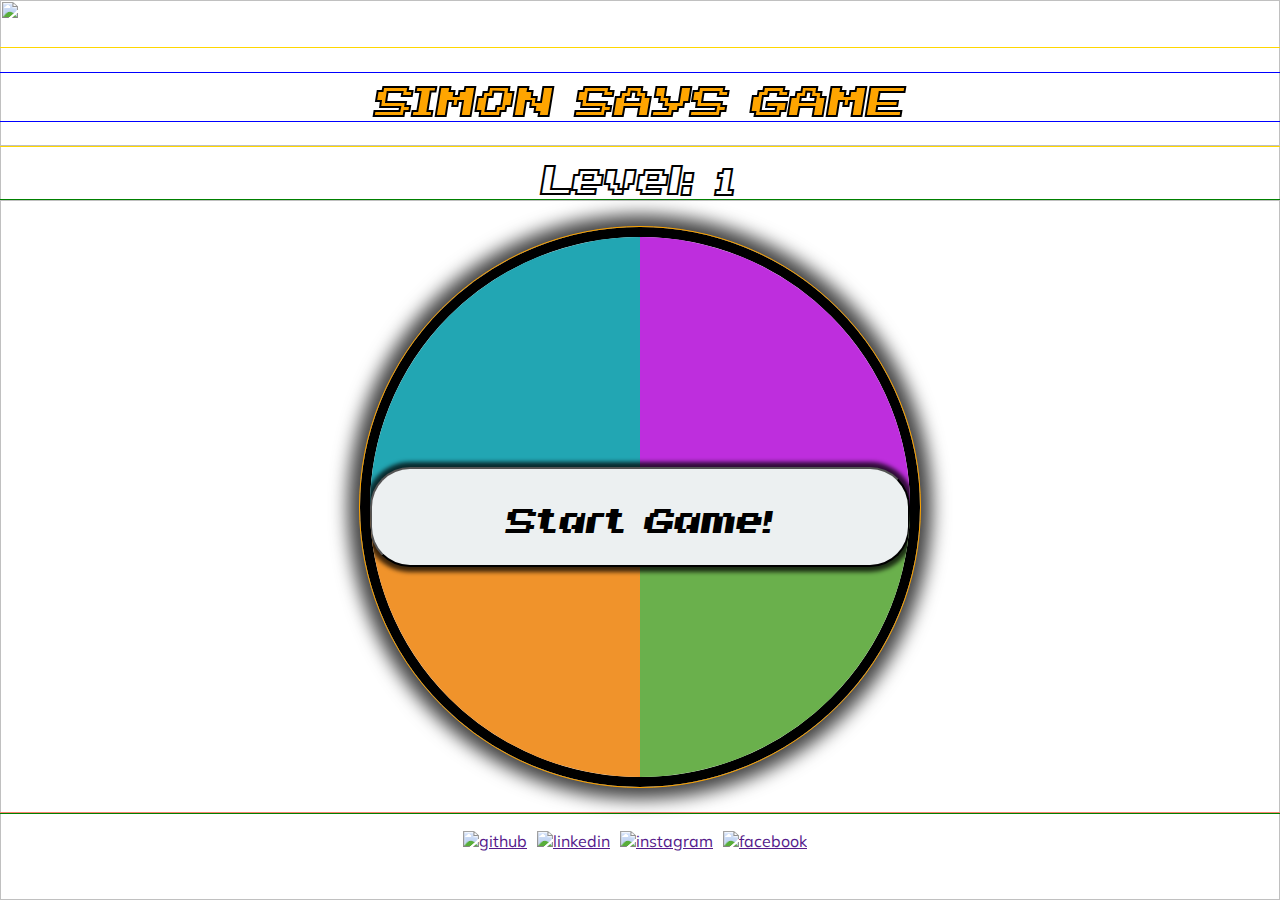
==== index.html @ 8a6d744d "Finishing the design, adding the Level indicator at the top, and also adding a countdown to start th" ====
<!DOCTYPE html>
<html lang="en">
<head>
    <meta charset="UTF-8">
    <meta name="viewport" content="width=device-width, initial-scale=1.0">
    <title>Simon says</title>
    <link href="https://fonts.googleapis.com/css2?family=Muli&display=swap" rel="stylesheet">
    <link rel="stylesheet" href="./styles.css">
</head>
<body>
    <img class="background_image" src="./assets/wood_floor.jpg" alt="">
    <header class="header">
        <div class="header_title">
            <h1>SIMON SAYS GAME</h1>
        </div>
    </header>
    
    <section class="level_section">
        <div class="level_section__indicator">
            <p id="actual_level">Level: 1</p>
        </div>
    </section>
    
    <section class="container">
        <div class="container_gameboard">
            <!-- The data-color property allows to add the property 'color' to the dataset of the label -->
            <div id="blue" class="color blue left" data-color="blue"></div>
            <div id="violet" class="color violet right" data-color="violet"></div>
            <div id="orange" class="color orange left" data-color="orange"></div>
            <div id="green" class="color green right" data-color="green"></div>
            <button id="btnBegin" class="btn-start" onclick="beginGame()">Start Game!</button>
        </div>
    </section>

    <footer class="footer">
        <ul class="social_media">
            <li class="social_media-item">
                <a href="">
                    <img src="./assets/github_icon.png" alt="github">
                </a>
            </li>
            <li class="social_media-item">
                <a href="">
                    <img src="./assets/linkedin_icon.png" alt="linkedin">
                </a>
            </li>
            <li class="social_media-item">
                <a href="">
                    <img src="./assets/instagram_icon.png" alt="instagram">
                </a>
            </li>
            <li class="social_media-item">
                <a href="">
                    <img src="./assets/facebook_icon.png" alt="facebook">
                </a>
            </li>
        </ul>
        <p>Made by Xavier Pérez </p>
    </footer>
    <script src="https://cdnjs.cloudflare.com/ajax/libs/sweetalert/2.1.2/sweetalert.min.js"></script>
    <script src="./app.js"></script>
</body>
</html>
---- styles.css ----
@font-face {
    font-family: 'Invasion2000';
    src: url('./assets/font2/Invasion2000.eot');
    src: url('./assets/font2/Invasion2000.eot?#iefix') format('embedded-opentype'),
        url('./assets/font2/Invasion2000.woff2') format('woff2'),
        url('./assets/font2/Invasion2000.woff') format('woff'),
        url('./assets/font2/Invasion2000.ttf') format('truetype'),
        url('./assets/font2/Invasion2000.svg#Invasion2000') format('svg');
    font-weight: normal;
    font-style: normal;
    font-display: swap;
}

* {
    font-family: 'Muli', sans-serif;
    padding: 0;
    background-origin: border-box;
    margin: 0;
}

body {
    display: flex;
    height: 100vh;
    flex-flow: column;
}

.background_image {
    width: 100%;
    height: 100vh;
    position: absolute;
    z-index: -1;
}

.header {
    width: 100%;
    height: 9rem;
    outline: 1px solid gold;
    display: flex;
    justify-content: center;
    align-items: center;
    margin-top: 3rem;
}

.header_title {
    outline: 1px solid blue;
    /* line-height sirve para dar altura sola una linea y centrar lo que hay dentro */
    line-height: 3rem;
    width: 100%;
    text-align: center;
}

.header_title h1 {
    font-family: 'Invasion2000';
    font-size: 50px;
    font-weight: normal;
    color: orange;
    -webkit-text-stroke: 2px black;
    /* color: transparent;  */
}

.level_section {
    width: 100%;
    height: 5rem;
    outline: 1px solid silver;
    display: flex;
    justify-content: center;
    align-items: flex-end;
}

.level_section__indicator {
    color: white;
}

.level_section__indicator p {
    font-family: 'Invasion2000';
    font-size: 3rem;
    -webkit-text-stroke: 2px black;

}

.container {
    height: inherit;
    outline: 1px solid green;
    display: flex;
    flex-direction: column;
    align-items: center;
    justify-content: space-evenly;
}

.container_gameboard {
    position: relative;
    height: 100vh;
    width: 100vh;
    border-radius: 50%;
    /* background-color: green; */
    outline: 1px solid orange;
    overflow: hidden;
    max-width: 60vh;
    max-height: 60vh;
    margin: 0 auto;
    border: 10px solid black;
    /* box-shadow: 0px 0px 68px 12px rgba(0,0,0,0.75); */
    box-shadow: 0px 0px 18px 12px rgba(0,0,0,0.75);
}


.left {
    float: left;
}

.right {
    float: left;
}

.color {
    width: 50%;
    height: 50%;
    display: inline-block;
}

.blue {
    background: #22A6B3;
}

.blue.light {
    background: #7ED6DF;
}

.violet {
    background: #BE2EDD;
}

.violet.light {
    background: #E056FD;
}

.orange {
    background: #F0932B;
}

.orange.light {
    background: #FFBE76;
}

.green {
    background: #6AB04C;
}

.green.light {
    background: #BADC58;
}

.btn-start {
    font-family: 'Invasion2000';
    width: 100%;
    height: 100px;
    background: #ECF0F1;
    color: black;
    font-size: 2.5rem;
    position: absolute;
    top: calc(50% - 40px);
    left: 0;
    right: 0;
    border-radius: 40px;    
    box-shadow: 0px 0px 4px 5px rgba(0,0,0,0.75);
}

.hide {
    display: none;
}


.footer {
    display: flex;
    outline: 1px solid salmon;
    height: 8rem;
    margin-top: auto;
    justify-content: center;
    align-items: center;
    flex-direction: column;
}

.footer p {
    margin-top: 10px;
    color: white;
    font-weight: bold;
}

.social_media {
    display: flex;
}

.social_media-item {
    list-style: none;
    margin-right: 10px;
}

@media only screen and (max-width: 600px){
    .header_title h1 {
        font-size: 2.5rem;
    }
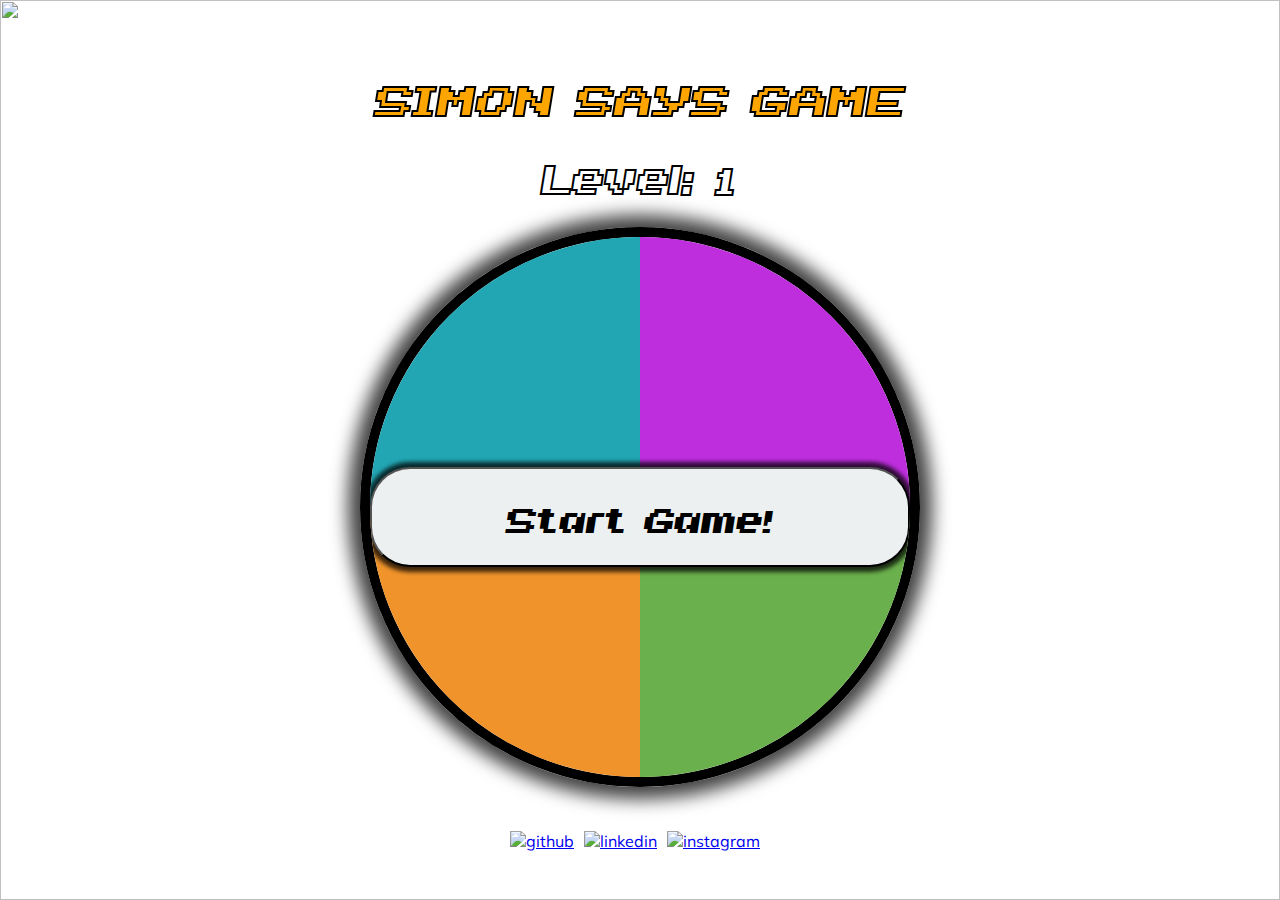
==== commit 46871cc1: "Adding links to social media items, and finishing last details" ====
--- a/index.html
+++ b/index.html
@@ -35,23 +35,18 @@
     <footer class="footer">
         <ul class="social_media">
             <li class="social_media-item">
-                <a href="">
+                <a href="https://github.com/xavierperez21" target="_blank">
                     <img src="./assets/github_icon.png" alt="github">
                 </a>
             </li>
             <li class="social_media-item">
-                <a href="">
+                <a href="linkedin.com/in/luis-xavier-pérez-miramontes-7452a6171" target="_blank">
                     <img src="./assets/linkedin_icon.png" alt="linkedin">
                 </a>
             </li>
             <li class="social_media-item">
-                <a href="">
+                <a href="https://www.instagram.com/luisxavperez/" target="_blank">
                     <img src="./assets/instagram_icon.png" alt="instagram">
-                </a>
-            </li>
-            <li class="social_media-item">
-                <a href="">
-                    <img src="./assets/facebook_icon.png" alt="facebook">
                 </a>
             </li>
         </ul>
--- a/styles.css
+++ b/styles.css
@@ -34,7 +34,6 @@
 .header {
     width: 100%;
     height: 9rem;
-    outline: 1px solid gold;
     display: flex;
     justify-content: center;
     align-items: center;
@@ -42,7 +41,6 @@
 }
 
 .header_title {
-    outline: 1px solid blue;
     /* line-height sirve para dar altura sola una linea y centrar lo que hay dentro */
     line-height: 3rem;
     width: 100%;
@@ -61,7 +59,6 @@
 .level_section {
     width: 100%;
     height: 5rem;
-    outline: 1px solid silver;
     display: flex;
     justify-content: center;
     align-items: flex-end;
@@ -80,7 +77,6 @@
 
 .container {
     height: inherit;
-    outline: 1px solid green;
     display: flex;
     flex-direction: column;
     align-items: center;
@@ -93,7 +89,6 @@
     width: 100vh;
     border-radius: 50%;
     /* background-color: green; */
-    outline: 1px solid orange;
     overflow: hidden;
     max-width: 60vh;
     max-height: 60vh;
@@ -108,8 +103,16 @@
     float: left;
 }
 
+.left:hover {
+    cursor: pointer;
+}
+
 .right {
     float: left;
+}
+
+.right:hover {
+    cursor: pointer;
 }
 
 .color {
@@ -165,6 +168,10 @@
     box-shadow: 0px 0px 4px 5px rgba(0,0,0,0.75);
 }
 
+.btn-start:hover {
+    cursor: pointer;
+}
+
 .hide {
     display: none;
 }
@@ -172,7 +179,6 @@
 
 .footer {
     display: flex;
-    outline: 1px solid salmon;
     height: 8rem;
     margin-top: auto;
     justify-content: center;
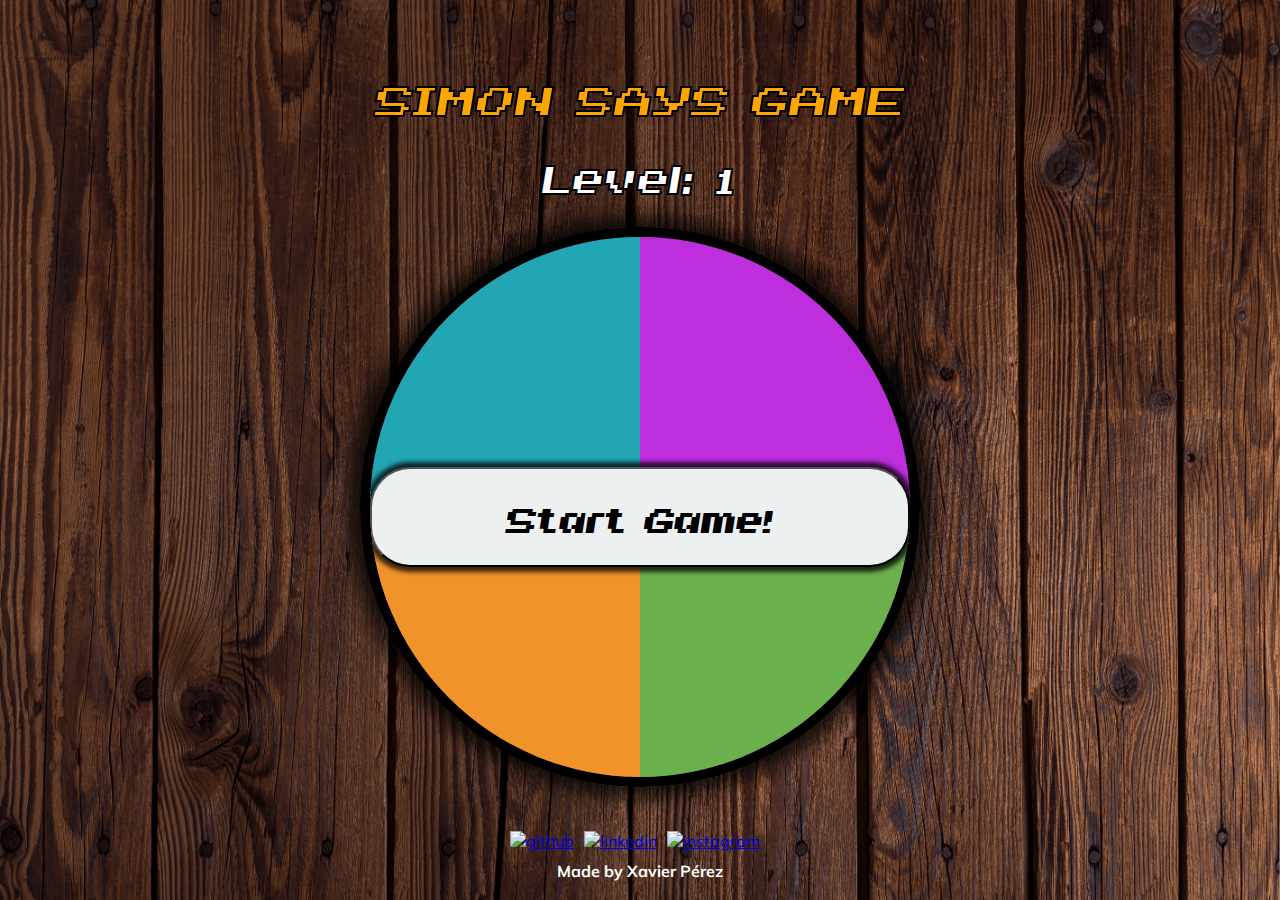
==== commit d542072e: "Changing background image" ====
--- a/index.html
+++ b/index.html
@@ -8,7 +8,7 @@
     <link rel="stylesheet" href="./styles.css">
 </head>
 <body>
-    <img class="background_image" src="./assets/wood_floor.jpg" alt="">
+    <img class="background_image" src="./assets/wood_floor.png" alt="">
     <header class="header">
         <div class="header_title">
             <h1>SIMON SAYS GAME</h1>
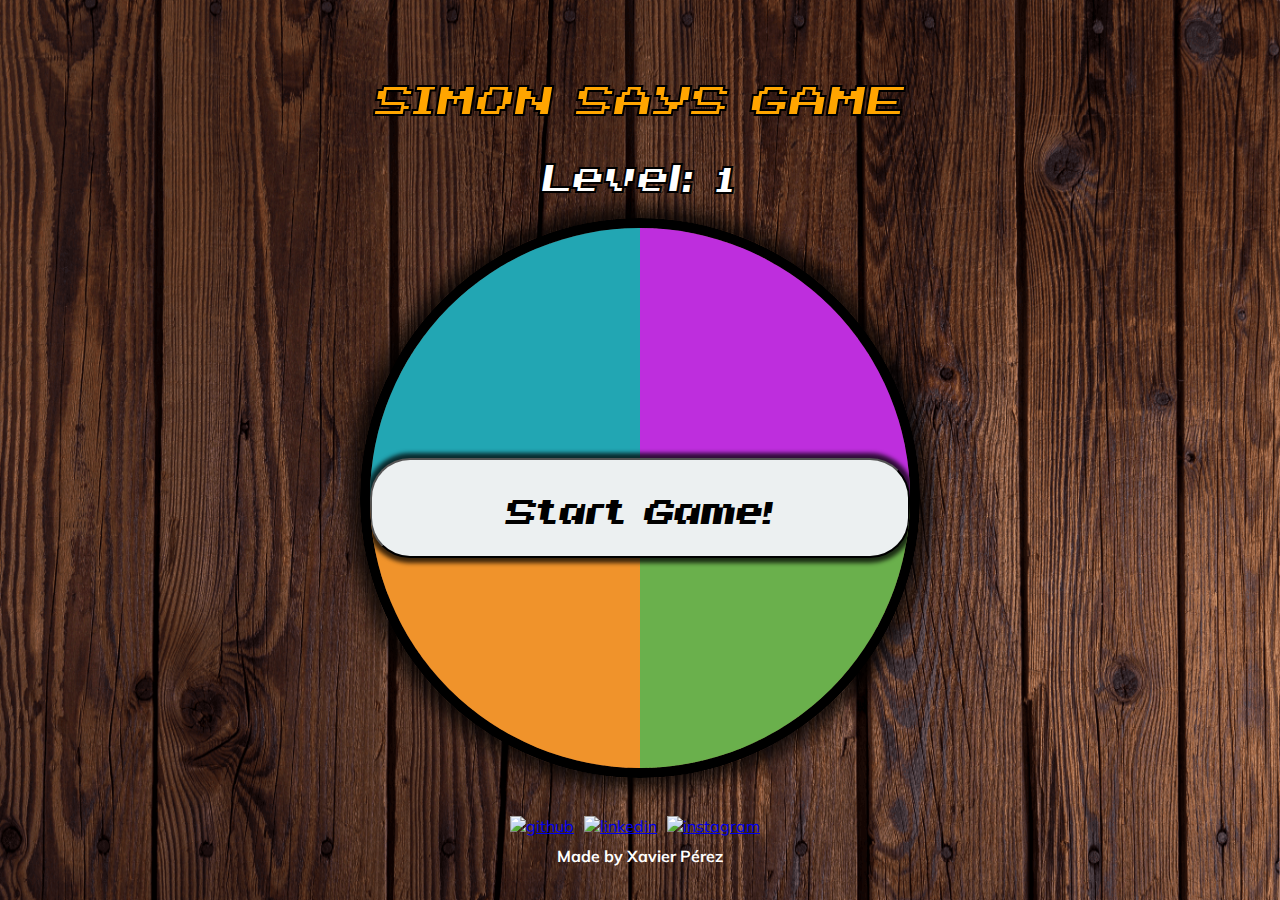
==== commit c1f2625f: "Fixing link to LinkedIn" ====
--- a/index.html
+++ b/index.html
@@ -40,7 +40,7 @@
                 </a>
             </li>
             <li class="social_media-item">
-                <a href="linkedin.com/in/luis-xavier-pérez-miramontes-7452a6171" target="_blank">
+                <a href="https://linkedin.com/in/luis-xavier-pérez-miramontes-7452a6171" target="_blank">
                     <img src="./assets/linkedin_icon.png" alt="linkedin">
                 </a>
             </li>
@@ -55,4 +55,4 @@
     <script src="https://cdnjs.cloudflare.com/ajax/libs/sweetalert/2.1.2/sweetalert.min.js"></script>
     <script src="./app.js"></script>
 </body>
-</html>+</html>
--- a/styles.css
+++ b/styles.css
@@ -78,9 +78,7 @@
 .container {
     height: inherit;
     display: flex;
-    flex-direction: column;
     align-items: center;
-    justify-content: space-evenly;
 }
 
 .container_gameboard {
@@ -166,6 +164,7 @@
     right: 0;
     border-radius: 40px;    
     box-shadow: 0px 0px 4px 5px rgba(0,0,0,0.75);
+    outline: none;
 }
 
 .btn-start:hover {
@@ -184,6 +183,7 @@
     justify-content: center;
     align-items: center;
     flex-direction: column;
+    padding-bottom: 1em;
 }
 
 .footer p {
@@ -204,4 +204,25 @@
 @media only screen and (max-width: 600px){
     .header_title h1 {
         font-size: 2.5rem;
-    }+    }
+}
+
+@media only screen and (max-width: 450px){
+    .header_title h1 {
+        font-size: 2.2rem;
+    }
+
+    .container_gameboard {
+        height: 50vh;
+    }
+
+    .btn-start {
+        font-size: 2rem;
+    }
+}
+
+@media only screen and (max-width: 350px){
+    .container_gameboard {
+        height: 40vh;
+    }
+}
